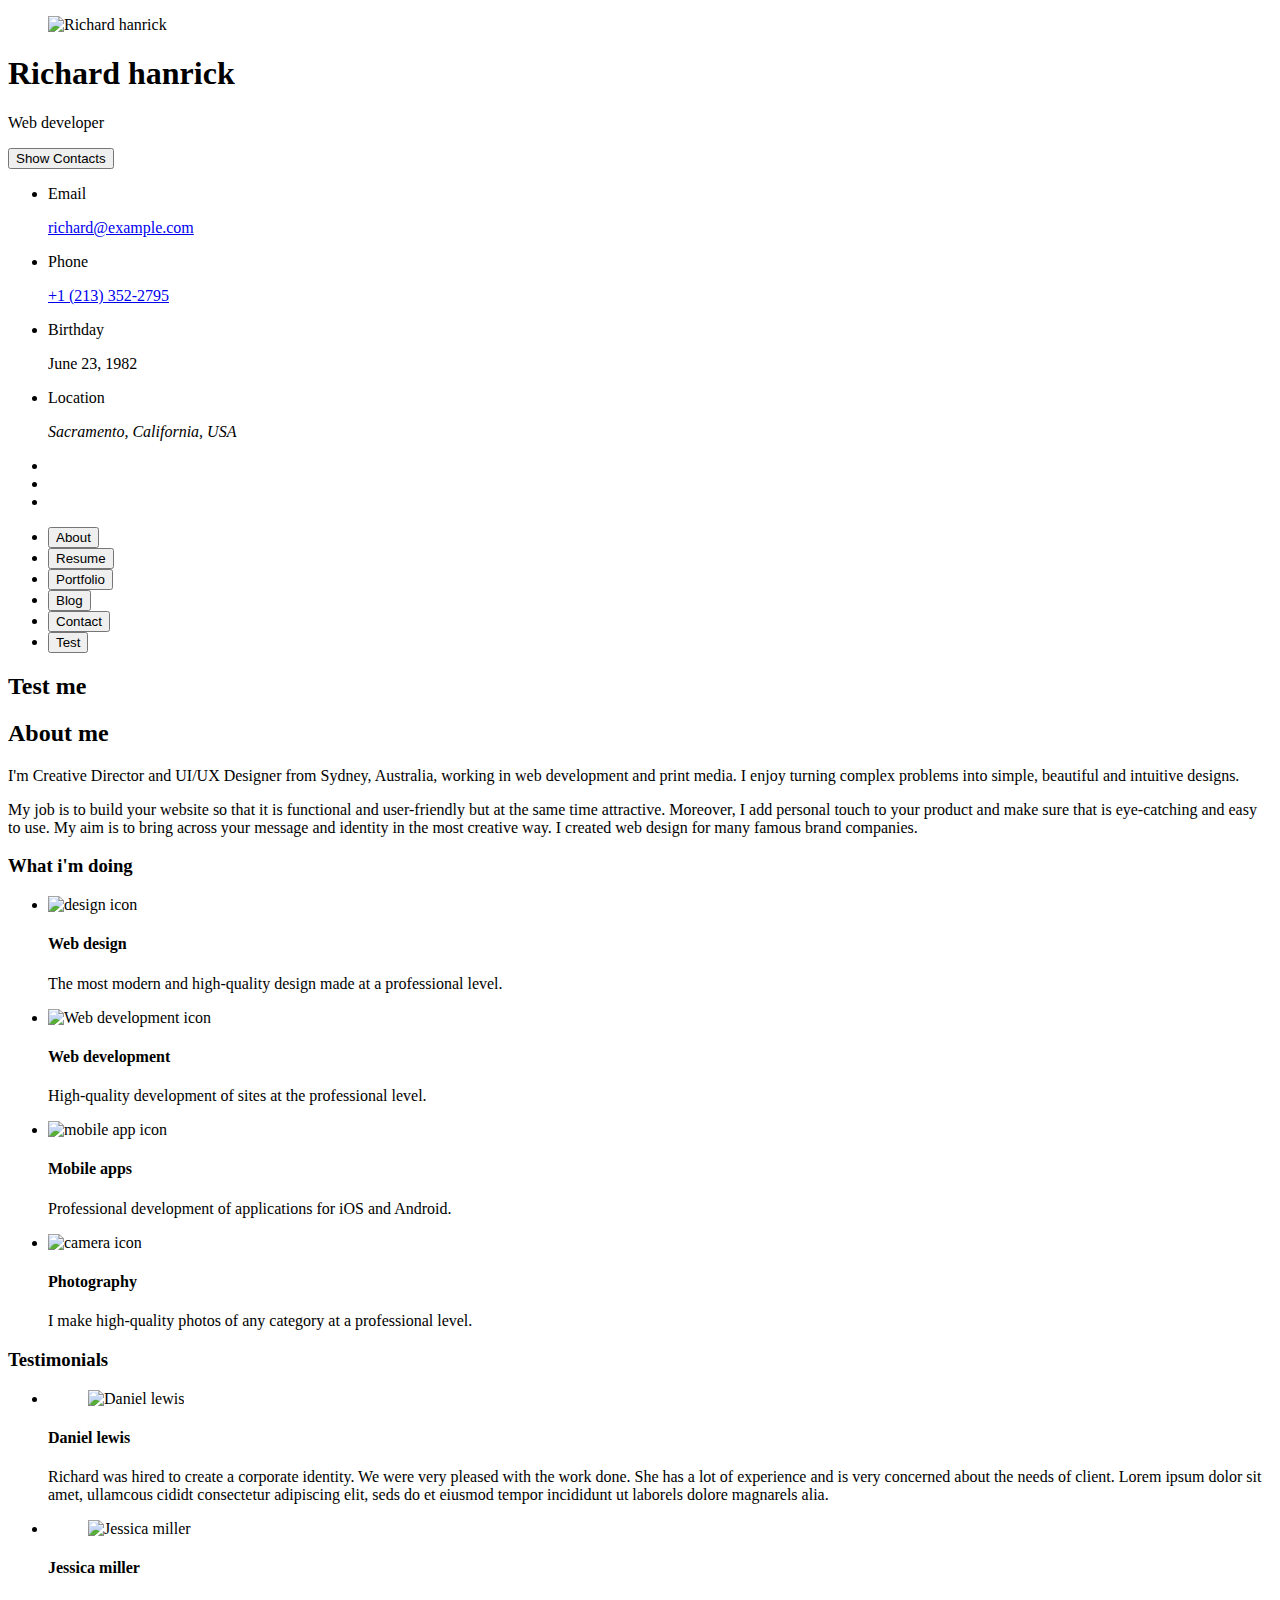
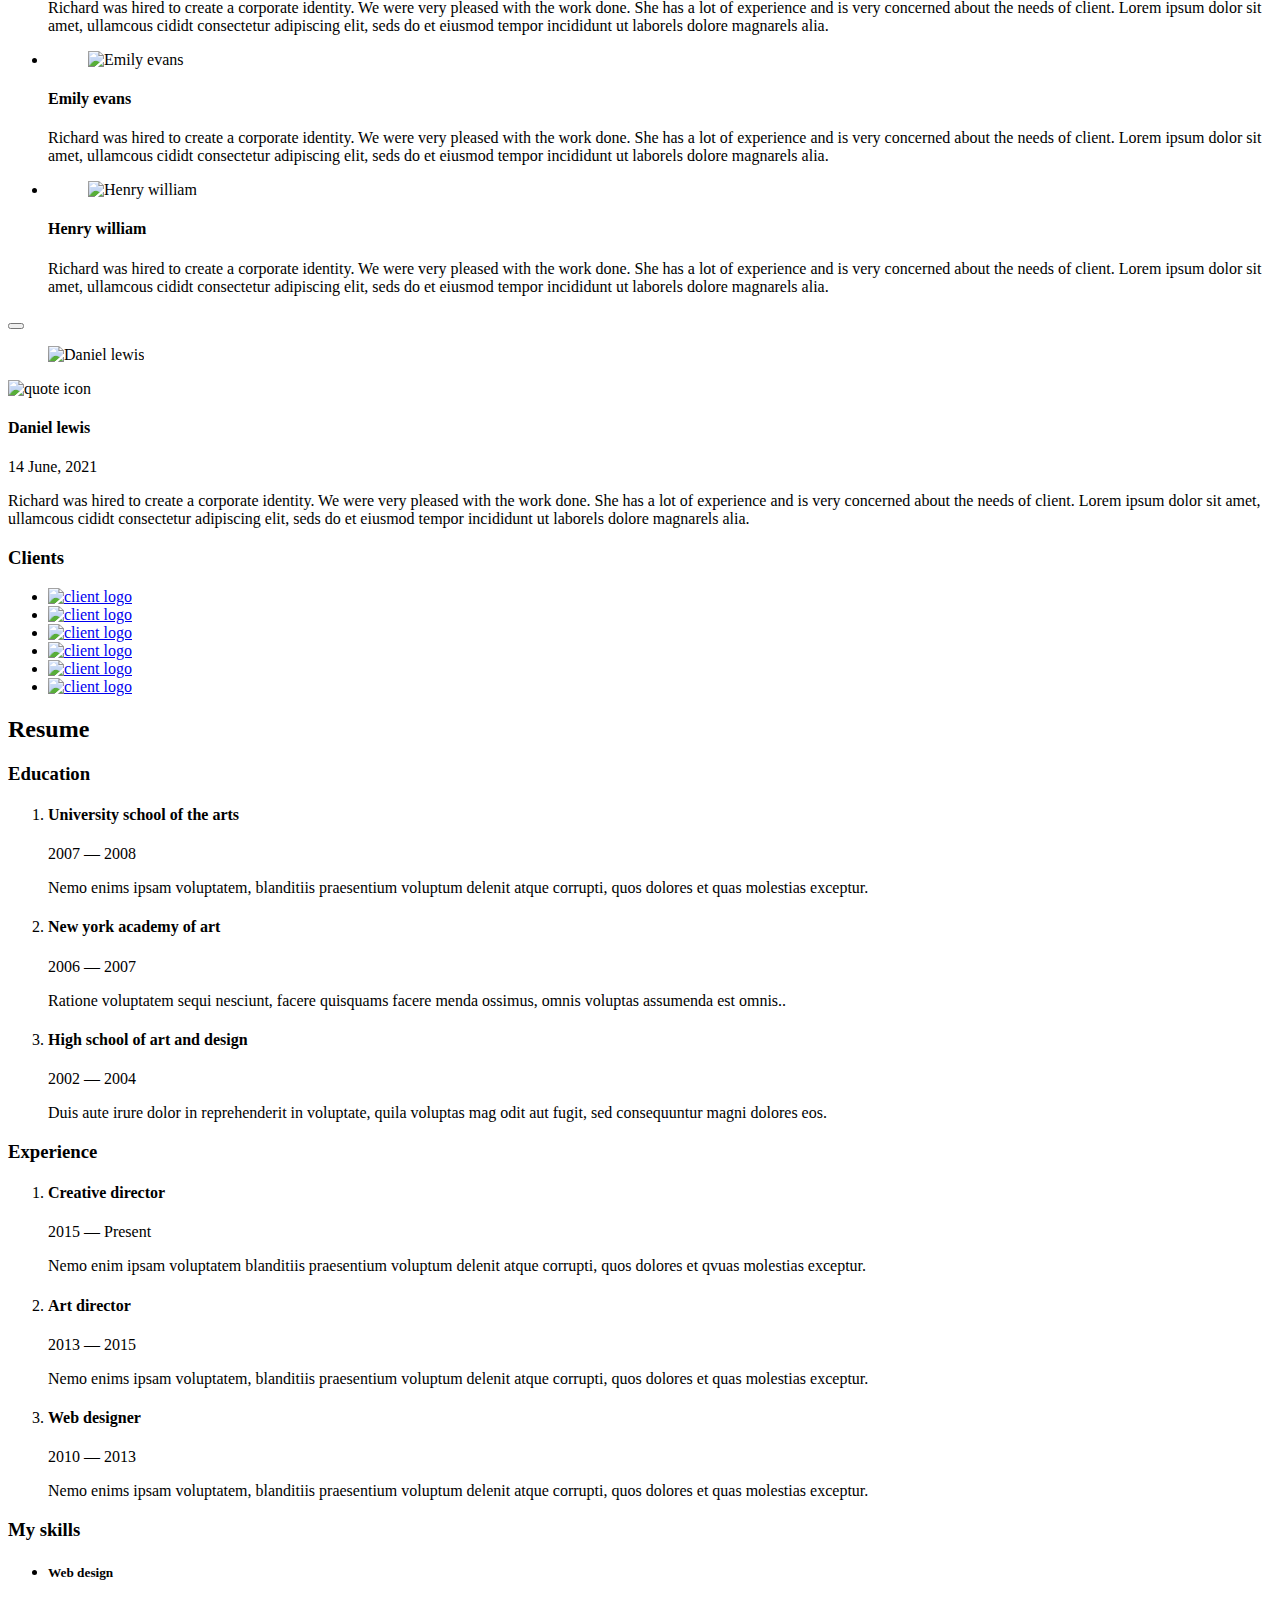
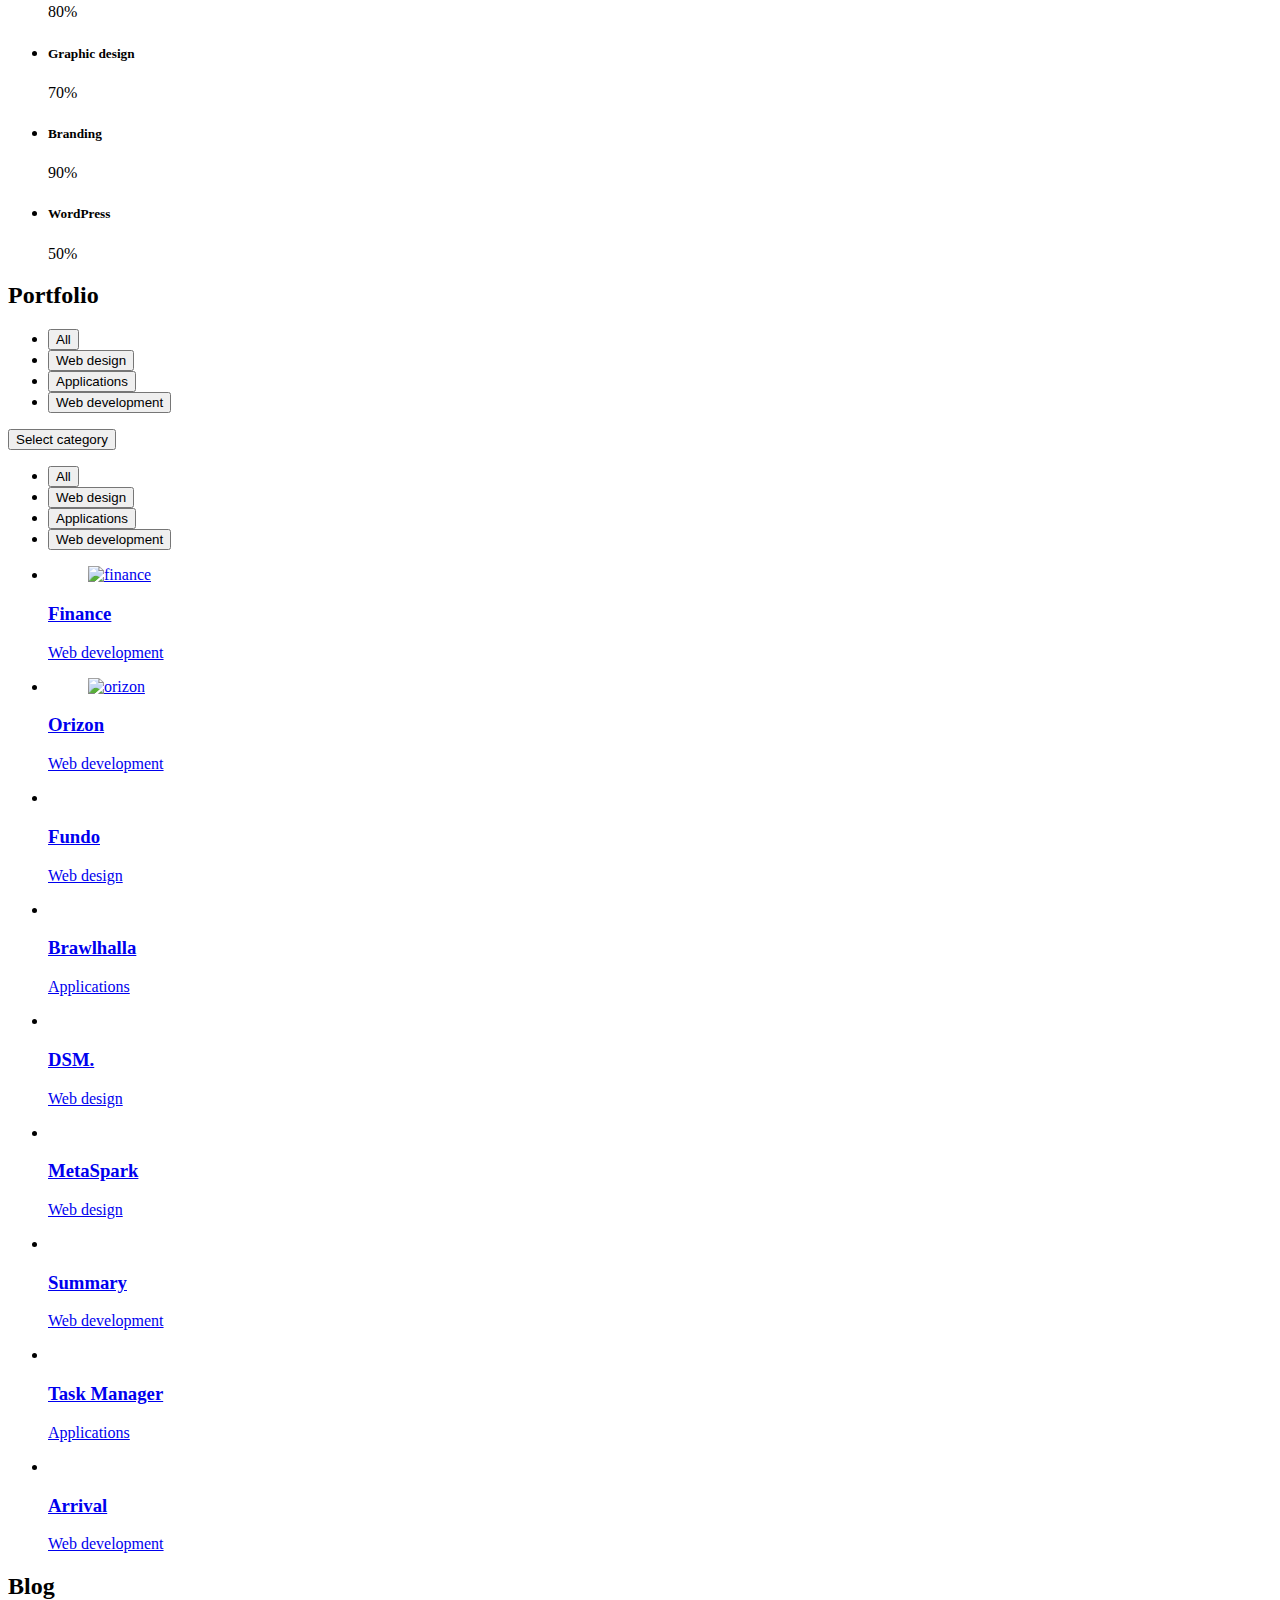
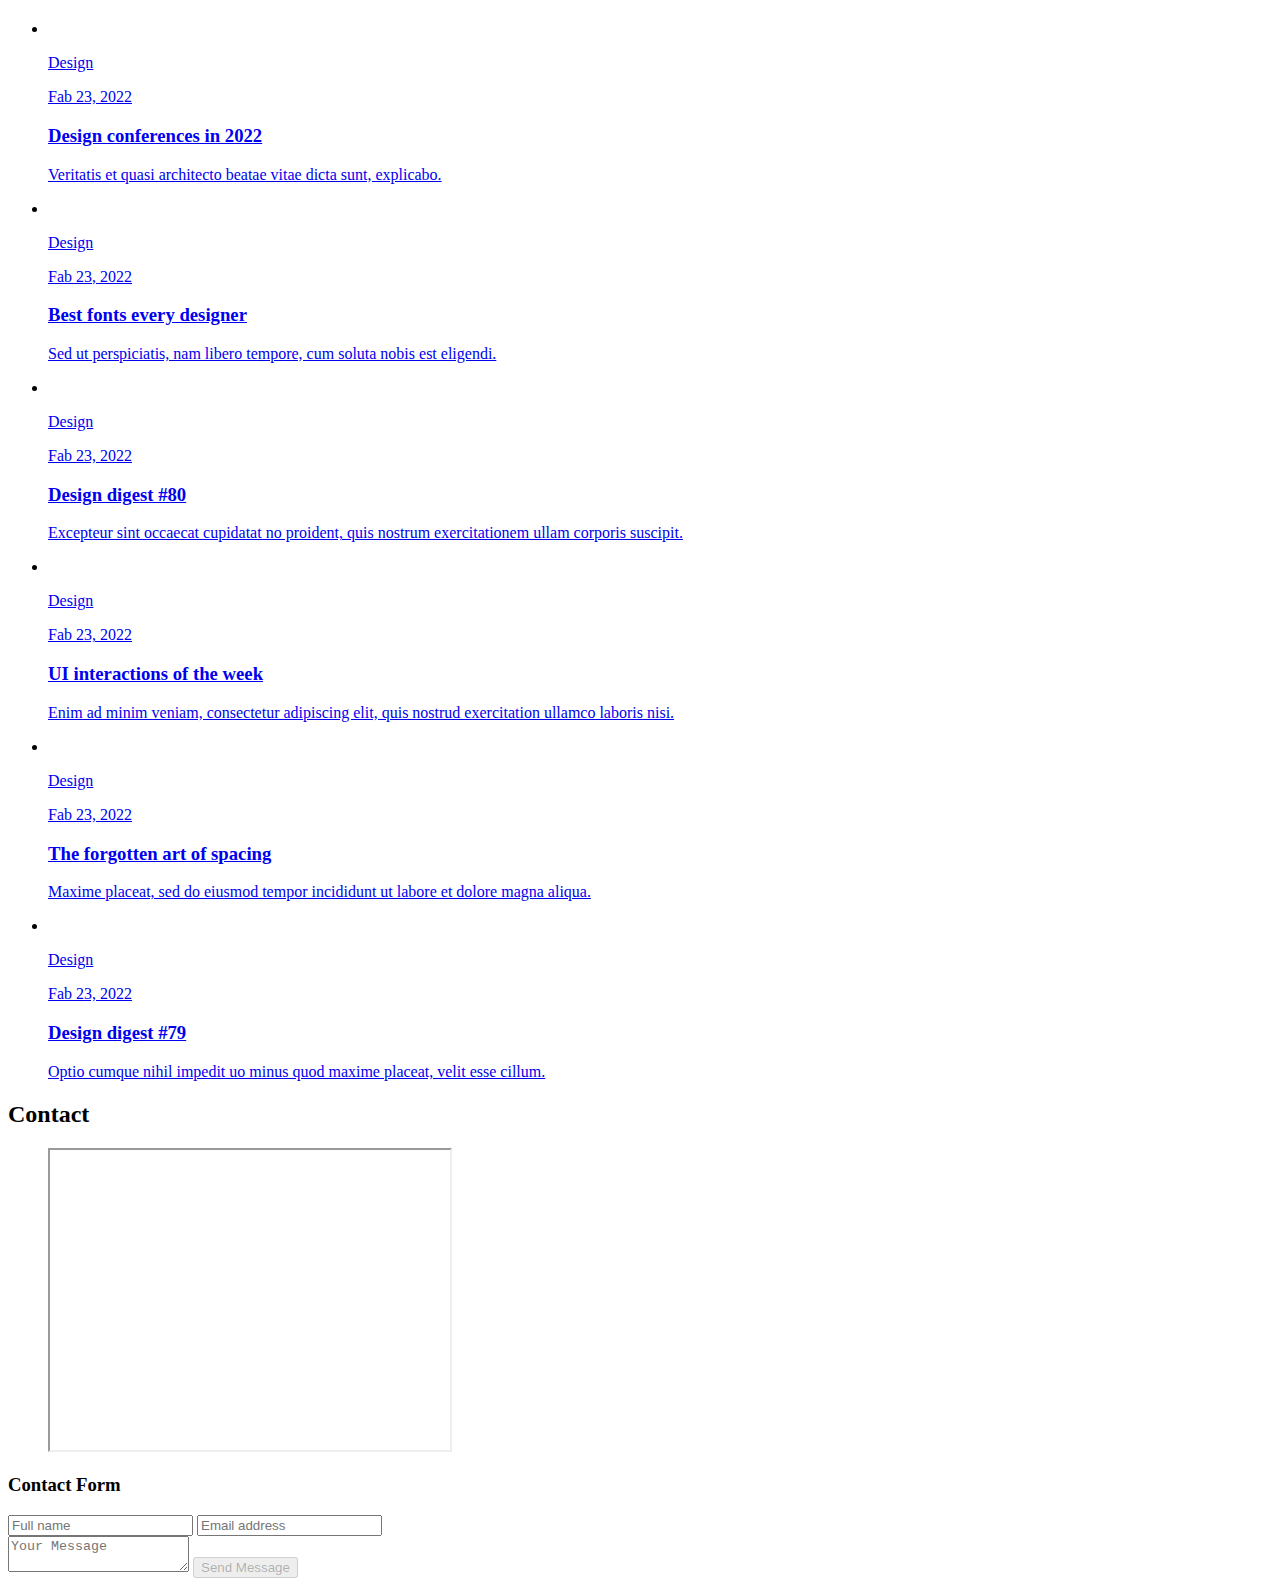
==== index.html @ a03ca187 "test" ====
<!DOCTYPE html>
<html lang="en">

<head>
  <meta charset="UTF-8">
  <meta http-equiv="X-UA-Compatible" content="IE=edge">
  <meta name="viewport" content="width=device-width, initial-scale=1.0">
  <title>vCard - Personal Portfolio</title>

  <!--
    - favicon
  -->
  <link rel="shortcut icon" href="./assets/images/logo.ico" type="image/x-icon">

  <!--
    - custom css link
  -->
  <link rel="stylesheet" href="./assets/css/style.css">

  <!--
    - google font link
  -->
  <link rel="preconnect" href="https://fonts.googleapis.com">
  <link rel="preconnect" href="https://fonts.gstatic.com" crossorigin>
  <link href="https://fonts.googleapis.com/css2?family=Poppins:wght@300;400;500;600&display=swap" rel="stylesheet">
</head>

<body>

  <!--
    - #MAIN
  -->

  <main>

    <!--
      - #SIDEBAR
    -->

    <aside class="sidebar" data-sidebar>

      <div class="sidebar-info">

        <figure class="avatar-box">
          <img src="./assets/images/my-avatar.png" alt="Richard hanrick" width="80">
        </figure>

        <div class="info-content">
          <h1 class="name" title="Richard hanrick">Richard hanrick</h1>

          <p class="title">Web developer</p>
        </div>

        <button class="info_more-btn" data-sidebar-btn>
          <span>Show Contacts</span>

          <ion-icon name="chevron-down"></ion-icon>
        </button>

      </div>

      <div class="sidebar-info_more">

        <div class="separator"></div>

        <ul class="contacts-list">

          <li class="contact-item">

            <div class="icon-box">
              <ion-icon name="mail-outline"></ion-icon>
            </div>

            <div class="contact-info">
              <p class="contact-title">Email</p>

              <a href="mailto:richard@example.com" class="contact-link">richard@example.com</a>
            </div>

          </li>

          <li class="contact-item">

            <div class="icon-box">
              <ion-icon name="phone-portrait-outline"></ion-icon>
            </div>

            <div class="contact-info">
              <p class="contact-title">Phone</p>

              <a href="tel:+12133522795" class="contact-link">+1 (213) 352-2795</a>
            </div>

          </li>

          <li class="contact-item">

            <div class="icon-box">
              <ion-icon name="calendar-outline"></ion-icon>
            </div>

            <div class="contact-info">
              <p class="contact-title">Birthday</p>

              <time datetime="1982-06-23">June 23, 1982</time>
            </div>

          </li>

          <li class="contact-item">

            <div class="icon-box">
              <ion-icon name="location-outline"></ion-icon>
            </div>

            <div class="contact-info">
              <p class="contact-title">Location</p>

              <address>Sacramento, California, USA</address>
            </div>

          </li>

        </ul>

        <div class="separator"></div>

        <ul class="social-list">

          <li class="social-item">
            <a href="#" class="social-link">
              <ion-icon name="logo-facebook"></ion-icon>
            </a>
          </li>

          <li class="social-item">
            <a href="#" class="social-link">
              <ion-icon name="logo-twitter"></ion-icon>
            </a>
          </li>

          <li class="social-item">
            <a href="#" class="social-link">
              <ion-icon name="logo-instagram"></ion-icon>
            </a>
          </li>

        </ul>

      </div>

    </aside>





    <!--
      - #main-content
    -->

    <div class="main-content">

      <!--
        - #NAVBAR
      -->

      <nav class="navbar">

        <ul class="navbar-list">

          <li class="navbar-item">
            <button class="navbar-link  active" data-nav-link>About</button>
          </li>

          <li class="navbar-item">
            <button class="navbar-link" data-nav-link>Resume</button>
          </li>

          <li class="navbar-item">
            <button class="navbar-link" data-nav-link>Portfolio</button>
          </li>

          <li class="navbar-item">
            <button class="navbar-link" data-nav-link>Blog</button>
          </li>

          <li class="navbar-item">
            <button class="navbar-link" data-nav-link>Contact</button>
          </li>

            <li>
              <button class="navbar-link" data-nav-link>Test</button>
            </li>

        </ul>

      </nav>


      <article class="test" data-page="test">

        <header>
          <h2 class="h2 article-title">Test me</h2>
        </header>
      </article>



      <!--
        - #ABOUT
      -->

      <article class="about  active" data-page="about">

        <header>
          <h2 class="h2 article-title">About me</h2>
        </header>

        <section class="about-text">
          <p>
            I'm Creative Director and UI/UX Designer from Sydney, Australia, working in web development and print media.
            I enjoy
            turning complex problems into simple, beautiful and intuitive designs.
          </p>

          <p>
            My job is to build your website so that it is functional and user-friendly but at the same time attractive.
            Moreover, I
            add personal touch to your product and make sure that is eye-catching and easy to use. My aim is to bring
            across your
            message and identity in the most creative way. I created web design for many famous brand companies.
          </p>
        </section>


        <!--
          - service
        -->

        <section class="service">

          <h3 class="h3 service-title">What i'm doing</h3>

          <ul class="service-list">

            <li class="service-item">

              <div class="service-icon-box">
                <img src="./assets/images/icon-design.svg
                " alt="design icon" width="40">
              </div>

              <div class="service-content-box">
                <h4 class="h4 service-item-title">Web design</h4>

                <p class="service-item-text">
                  The most modern and high-quality design made at a professional level.
                </p>
              </div>

            </li>

            <li class="service-item">

              <div class="service-icon-box">
                <img src="./assets/images/icon-dev.svg" alt="Web development icon" width="40">
              </div>

              <div class="service-content-box">
                <h4 class="h4 service-item-title">Web development</h4>

                <p class="service-item-text">
                  High-quality development of sites at the professional level.
                </p>
              </div>

            </li>

            <li class="service-item">

              <div class="service-icon-box">
                <img src="./assets/images/icon-app.svg" alt="mobile app icon" width="40">
              </div>

              <div class="service-content-box">
                <h4 class="h4 service-item-title">Mobile apps</h4>

                <p class="service-item-text">
                  Professional development of applications for iOS and Android.
                </p>
              </div>

            </li>

            <li class="service-item">

              <div class="service-icon-box">
                <img src="./assets/images/icon-photo.svg" alt="camera icon" width="40">
              </div>

              <div class="service-content-box">
                <h4 class="h4 service-item-title">Photography</h4>

                <p class="service-item-text">
                  I make high-quality photos of any category at a professional level.
                </p>
              </div>

            </li>

          </ul>

        </section>


        <!--
          - testimonials
        -->

        <section class="testimonials">

          <h3 class="h3 testimonials-title">Testimonials</h3>

          <ul class="testimonials-list has-scrollbar">

            <li class="testimonials-item">
              <div class="content-card" data-testimonials-item>

                <figure class="testimonials-avatar-box">
                  <img src="./assets/images/avatar-1.png" alt="Daniel lewis" width="60" data-testimonials-avatar>
                </figure>

                <h4 class="h4 testimonials-item-title" data-testimonials-title>Daniel lewis</h4>

                <div class="testimonials-text" data-testimonials-text>
                  <p>
                    Richard was hired to create a corporate identity. We were very pleased with the work done. She has a
                    lot of experience
                    and is very concerned about the needs of client. Lorem ipsum dolor sit amet, ullamcous cididt
                    consectetur adipiscing
                    elit, seds do et eiusmod tempor incididunt ut laborels dolore magnarels alia.
                  </p>
                </div>

              </div>
            </li>

            <li class="testimonials-item">
              <div class="content-card" data-testimonials-item>

                <figure class="testimonials-avatar-box">
                  <img src="./assets/images/avatar-2.png" alt="Jessica miller" width="60" data-testimonials-avatar>
                </figure>

                <h4 class="h4 testimonials-item-title" data-testimonials-title>Jessica miller</h4>

                <div class="testimonials-text" data-testimonials-text>
                  <p>
                    Richard was hired to create a corporate identity. We were very pleased with the work done. She has a
                    lot of experience
                    and is very concerned about the needs of client. Lorem ipsum dolor sit amet, ullamcous cididt
                    consectetur adipiscing
                    elit, seds do et eiusmod tempor incididunt ut laborels dolore magnarels alia.
                  </p>
                </div>

              </div>
            </li>

            <li class="testimonials-item">
              <div class="content-card" data-testimonials-item>

                <figure class="testimonials-avatar-box">
                  <img src="./assets/images/avatar-3.png" alt="Emily evans" width="60" data-testimonials-avatar>
                </figure>

                <h4 class="h4 testimonials-item-title" data-testimonials-title>Emily evans</h4>

                <div class="testimonials-text" data-testimonials-text>
                  <p>
                    Richard was hired to create a corporate identity. We were very pleased with the work done. She has a
                    lot of experience
                    and is very concerned about the needs of client. Lorem ipsum dolor sit amet, ullamcous cididt
                    consectetur adipiscing
                    elit, seds do et eiusmod tempor incididunt ut laborels dolore magnarels alia.
                  </p>
                </div>

              </div>
            </li>

            <li class="testimonials-item">
              <div class="content-card" data-testimonials-item>

                <figure class="testimonials-avatar-box">
                  <img src="./assets/images/avatar-4.png" alt="Henry william" width="60" data-testimonials-avatar>
                </figure>

                <h4 class="h4 testimonials-item-title" data-testimonials-title>Henry william</h4>

                <div class="testimonials-text" data-testimonials-text>
                  <p>
                    Richard was hired to create a corporate identity. We were very pleased with the work done. She has a
                    lot of experience
                    and is very concerned about the needs of client. Lorem ipsum dolor sit amet, ullamcous cididt
                    consectetur adipiscing
                    elit, seds do et eiusmod tempor incididunt ut laborels dolore magnarels alia.
                  </p>
                </div>

              </div>
            </li>

          </ul>

        </section>


        <!--
          - testimonials modal
        -->

        <div class="modal-container" data-modal-container>

          <div class="overlay" data-overlay></div>

          <section class="testimonials-modal">

            <button class="modal-close-btn" data-modal-close-btn>
              <ion-icon name="close-outline"></ion-icon>
            </button>

            <div class="modal-img-wrapper">
              <figure class="modal-avatar-box">
                <img src="./assets/images/avatar-1.png" alt="Daniel lewis" width="80" data-modal-img>
              </figure>

              <img src="./assets/images/icon-quote.svg" alt="quote icon">
            </div>

            <div class="modal-content">

              <h4 class="h3 modal-title" data-modal-title>Daniel lewis</h4>

              <time datetime="2021-06-14">14 June, 2021</time>

              <div data-modal-text>
                <p>
                  Richard was hired to create a corporate identity. We were very pleased with the work done. She has a
                  lot of experience
                  and is very concerned about the needs of client. Lorem ipsum dolor sit amet, ullamcous cididt
                  consectetur adipiscing
                  elit, seds do et eiusmod tempor incididunt ut laborels dolore magnarels alia.
                </p>
              </div>

            </div>

          </section>

        </div>


        <!--
          - clients
        -->

        <section class="clients">

          <h3 class="h3 clients-title">Clients</h3>

          <ul class="clients-list has-scrollbar">

            <li class="clients-item">
              <a href="#">
                <img src="./assets/images/logo-1-color.png" alt="client logo">
              </a>
            </li>

            <li class="clients-item">
              <a href="#">
                <img src="./assets/images/logo-2-color.png" alt="client logo">
              </a>
            </li>

            <li class="clients-item">
              <a href="#">
                <img src="./assets/images/logo-3-color.png" alt="client logo">
              </a>
            </li>

            <li class="clients-item">
              <a href="#">
                <img src="./assets/images/logo-4-color.png" alt="client logo">
              </a>
            </li>

            <li class="clients-item">
              <a href="#">
                <img src="./assets/images/logo-5-color.png" alt="client logo">
              </a>
            </li>

            <li class="clients-item">
              <a href="#">
                <img src="./assets/images/logo-6-color.png" alt="client logo">
              </a>
            </li>

          </ul>

        </section>

      </article>





      <!--
        - #RESUME
      -->

      <article class="resume" data-page="resume">

        <header>
          <h2 class="h2 article-title">Resume</h2>
        </header>

        <section class="timeline">

          <div class="title-wrapper">
            <div class="icon-box">
              <ion-icon name="book-outline"></ion-icon>
            </div>

            <h3 class="h3">Education</h3>
          </div>

          <ol class="timeline-list">

            <li class="timeline-item">

              <h4 class="h4 timeline-item-title">University school of the arts</h4>

              <span>2007 — 2008</span>

              <p class="timeline-text">
                Nemo enims ipsam voluptatem, blanditiis praesentium voluptum delenit atque corrupti, quos dolores et
                quas molestias
                exceptur.
              </p>

            </li>

            <li class="timeline-item">

              <h4 class="h4 timeline-item-title">New york academy of art</h4>

              <span>2006 — 2007</span>

              <p class="timeline-text">
                Ratione voluptatem sequi nesciunt, facere quisquams facere menda ossimus, omnis voluptas assumenda est
                omnis..
              </p>

            </li>

            <li class="timeline-item">

              <h4 class="h4 timeline-item-title">High school of art and design</h4>

              <span>2002 — 2004</span>

              <p class="timeline-text">
                Duis aute irure dolor in reprehenderit in voluptate, quila voluptas mag odit aut fugit, sed consequuntur
                magni dolores
                eos.
              </p>

            </li>

          </ol>

        </section>

        <section class="timeline">

          <div class="title-wrapper">
            <div class="icon-box">
              <ion-icon name="book-outline"></ion-icon>
            </div>

            <h3 class="h3">Experience</h3>
          </div>

          <ol class="timeline-list">

            <li class="timeline-item">

              <h4 class="h4 timeline-item-title">Creative director</h4>

              <span>2015 — Present</span>

              <p class="timeline-text">
                Nemo enim ipsam voluptatem blanditiis praesentium voluptum delenit atque corrupti, quos dolores et qvuas
                molestias
                exceptur.
              </p>

            </li>

            <li class="timeline-item">

              <h4 class="h4 timeline-item-title">Art director</h4>

              <span>2013 — 2015</span>

              <p class="timeline-text">
                Nemo enims ipsam voluptatem, blanditiis praesentium voluptum delenit atque corrupti, quos dolores et
                quas molestias
                exceptur.
              </p>

            </li>

            <li class="timeline-item">

              <h4 class="h4 timeline-item-title">Web designer</h4>

              <span>2010 — 2013</span>

              <p class="timeline-text">
                Nemo enims ipsam voluptatem, blanditiis praesentium voluptum delenit atque corrupti, quos dolores et
                quas molestias
                exceptur.
              </p>

            </li>

          </ol>

        </section>

        <section class="skill">

          <h3 class="h3 skills-title">My skills</h3>

          <ul class="skills-list content-card">

            <li class="skills-item">

              <div class="title-wrapper">
                <h5 class="h5">Web design</h5>
                <data value="80">80%</data>
              </div>

              <div class="skill-progress-bg">
                <div class="skill-progress-fill" style="width: 80%;"></div>
              </div>

            </li>

            <li class="skills-item">

              <div class="title-wrapper">
                <h5 class="h5">Graphic design</h5>
                <data value="70">70%</data>
              </div>

              <div class="skill-progress-bg">
                <div class="skill-progress-fill" style="width: 70%;"></div>
              </div>

            </li>

            <li class="skills-item">

              <div class="title-wrapper">
                <h5 class="h5">Branding</h5>
                <data value="90">90%</data>
              </div>

              <div class="skill-progress-bg">
                <div class="skill-progress-fill" style="width: 90%;"></div>
              </div>

            </li>

            <li class="skills-item">

              <div class="title-wrapper">
                <h5 class="h5">WordPress</h5>
                <data value="50">50%</data>
              </div>

              <div class="skill-progress-bg">
                <div class="skill-progress-fill" style="width: 50%;"></div>
              </div>

            </li>

          </ul>

        </section>

      </article>





      <!--
        - #PORTFOLIO
      -->

      <article class="portfolio" data-page="portfolio">

        <header>
          <h2 class="h2 article-title">Portfolio</h2>
        </header>

        <section class="projects">

          <ul class="filter-list">

            <li class="filter-item">
              <button class="active" data-filter-btn>All</button>
            </li>

            <li class="filter-item">
              <button data-filter-btn>Web design</button>
            </li>

            <li class="filter-item">
              <button data-filter-btn>Applications</button>
            </li>

            <li class="filter-item">
              <button data-filter-btn>Web development</button>
            </li>

          </ul>

          <div class="filter-select-box">

            <button class="filter-select" data-select>

              <div class="select-value" data-selecct-value>Select category</div>

              <div class="select-icon">
                <ion-icon name="chevron-down"></ion-icon>
              </div>

            </button>

            <ul class="select-list">

              <li class="select-item">
                <button data-select-item>All</button>
              </li>

              <li class="select-item">
                <button data-select-item>Web design</button>
              </li>

              <li class="select-item">
                <button data-select-item>Applications</button>
              </li>

              <li class="select-item">
                <button data-select-item>Web development</button>
              </li>

            </ul>

          </div>

          <ul class="project-list">

            <li class="project-item  active" data-filter-item data-category="web development">
              <a href="#">

                <figure class="project-img">
                  <div class="project-item-icon-box">
                    <ion-icon name="eye-outline"></ion-icon>
                  </div>

                  <img src="./assets/images/project-1.jpg" alt="finance" loading="lazy">
                </figure>

                <h3 class="project-title">Finance</h3>

                <p class="project-category">Web development</p>

              </a>
            </li>

            <li class="project-item  active" data-filter-item data-category="web development">
              <a href="#">

                <figure class="project-img">
                  <div class="project-item-icon-box">
                    <ion-icon name="eye-outline"></ion-icon>
                  </div>

                  <img src="./assets/images/project-2.png" alt="orizon" loading="lazy">
                </figure>

                <h3 class="project-title">Orizon</h3>

                <p class="project-category">Web development</p>

              </a>
            </li>

            <li class="project-item  active" data-filter-item data-category="web design">
              <a href="#">

                <figure class="project-img">
                  <div class="project-item-icon-box">
                    <ion-icon name="eye-outline"></ion-icon>
                  </div>

                  <img src="./assets/images/project-3.jpg" alt="fundo" loading="lazy">
                </figure>

                <h3 class="project-title">Fundo</h3>

                <p class="project-category">Web design</p>

              </a>
            </li>

            <li class="project-item  active" data-filter-item data-category="applications">
              <a href="#">

                <figure class="project-img">
                  <div class="project-item-icon-box">
                    <ion-icon name="eye-outline"></ion-icon>
                  </div>

                  <img src="./assets/images/project-4.png" alt="brawlhalla" loading="lazy">
                </figure>

                <h3 class="project-title">Brawlhalla</h3>

                <p class="project-category">Applications</p>

              </a>
            </li>

            <li class="project-item  active" data-filter-item data-category="web design">
              <a href="#">

                <figure class="project-img">
                  <div class="project-item-icon-box">
                    <ion-icon name="eye-outline"></ion-icon>
                  </div>

                  <img src="./assets/images/project-5.png" alt="dsm." loading="lazy">
                </figure>

                <h3 class="project-title">DSM.</h3>

                <p class="project-category">Web design</p>

              </a>
            </li>

            <li class="project-item  active" data-filter-item data-category="web design">
              <a href="#">

                <figure class="project-img">
                  <div class="project-item-icon-box">
                    <ion-icon name="eye-outline"></ion-icon>
                  </div>

                  <img src="./assets/images/project-6.png" alt="metaspark" loading="lazy">
                </figure>

                <h3 class="project-title">MetaSpark</h3>

                <p class="project-category">Web design</p>

              </a>
            </li>

            <li class="project-item  active" data-filter-item data-category="web development">
              <a href="#">

                <figure class="project-img">
                  <div class="project-item-icon-box">
                    <ion-icon name="eye-outline"></ion-icon>
                  </div>

                  <img src="./assets/images/project-7.png" alt="summary" loading="lazy">
                </figure>

                <h3 class="project-title">Summary</h3>

                <p class="project-category">Web development</p>

              </a>
            </li>

            <li class="project-item  active" data-filter-item data-category="applications">
              <a href="#">

                <figure class="project-img">
                  <div class="project-item-icon-box">
                    <ion-icon name="eye-outline"></ion-icon>
                  </div>

                  <img src="./assets/images/project-8.jpg" alt="task manager" loading="lazy">
                </figure>

                <h3 class="project-title">Task Manager</h3>

                <p class="project-category">Applications</p>

              </a>
            </li>

            <li class="project-item  active" data-filter-item data-category="web development">
              <a href="#">

                <figure class="project-img">
                  <div class="project-item-icon-box">
                    <ion-icon name="eye-outline"></ion-icon>
                  </div>

                  <img src="./assets/images/project-9.png" alt="arrival" loading="lazy">
                </figure>

                <h3 class="project-title">Arrival</h3>

                <p class="project-category">Web development</p>

              </a>
            </li>

          </ul>

        </section>

      </article>





      <!--
        - #BLOG
      -->

      <article class="blog" data-page="blog">

        <header>
          <h2 class="h2 article-title">Blog</h2>
        </header>

        <section class="blog-posts">

          <ul class="blog-posts-list">

            <li class="blog-post-item">
              <a href="#">

                <figure class="blog-banner-box">
                  <img src="./assets/images/blog-1.jpg" alt="Design conferences in 2022" loading="lazy">
                </figure>

                <div class="blog-content">

                  <div class="blog-meta">
                    <p class="blog-category">Design</p>

                    <span class="dot"></span>

                    <time datetime="2022-02-23">Fab 23, 2022</time>
                  </div>

                  <h3 class="h3 blog-item-title">Design conferences in 2022</h3>

                  <p class="blog-text">
                    Veritatis et quasi architecto beatae vitae dicta sunt, explicabo.
                  </p>

                </div>

              </a>
            </li>

            <li class="blog-post-item">
              <a href="#">

                <figure class="blog-banner-box">
                  <img src="./assets/images/blog-2.jpg" alt="Best fonts every designer" loading="lazy">
                </figure>

                <div class="blog-content">

                  <div class="blog-meta">
                    <p class="blog-category">Design</p>

                    <span class="dot"></span>

                    <time datetime="2022-02-23">Fab 23, 2022</time>
                  </div>

                  <h3 class="h3 blog-item-title">Best fonts every designer</h3>

                  <p class="blog-text">
                    Sed ut perspiciatis, nam libero tempore, cum soluta nobis est eligendi.
                  </p>

                </div>

              </a>
            </li>

            <li class="blog-post-item">
              <a href="#">

                <figure class="blog-banner-box">
                  <img src="./assets/images/blog-3.jpg" alt="Design digest #80" loading="lazy">
                </figure>

                <div class="blog-content">

                  <div class="blog-meta">
                    <p class="blog-category">Design</p>

                    <span class="dot"></span>

                    <time datetime="2022-02-23">Fab 23, 2022</time>
                  </div>

                  <h3 class="h3 blog-item-title">Design digest #80</h3>

                  <p class="blog-text">
                    Excepteur sint occaecat cupidatat no proident, quis nostrum exercitationem ullam corporis suscipit.
                  </p>

                </div>

              </a>
            </li>

            <li class="blog-post-item">
              <a href="#">

                <figure class="blog-banner-box">
                  <img src="./assets/images/blog-4.jpg" alt="UI interactions of the week" loading="lazy">
                </figure>

                <div class="blog-content">

                  <div class="blog-meta">
                    <p class="blog-category">Design</p>

                    <span class="dot"></span>

                    <time datetime="2022-02-23">Fab 23, 2022</time>
                  </div>

                  <h3 class="h3 blog-item-title">UI interactions of the week</h3>

                  <p class="blog-text">
                    Enim ad minim veniam, consectetur adipiscing elit, quis nostrud exercitation ullamco laboris nisi.
                  </p>

                </div>

              </a>
            </li>

            <li class="blog-post-item">
              <a href="#">

                <figure class="blog-banner-box">
                  <img src="./assets/images/blog-5.jpg" alt="The forgotten art of spacing" loading="lazy">
                </figure>

                <div class="blog-content">

                  <div class="blog-meta">
                    <p class="blog-category">Design</p>

                    <span class="dot"></span>

                    <time datetime="2022-02-23">Fab 23, 2022</time>
                  </div>

                  <h3 class="h3 blog-item-title">The forgotten art of spacing</h3>

                  <p class="blog-text">
                    Maxime placeat, sed do eiusmod tempor incididunt ut labore et dolore magna aliqua.
                  </p>

                </div>

              </a>
            </li>

            <li class="blog-post-item">
              <a href="#">

                <figure class="blog-banner-box">
                  <img src="./assets/images/blog-6.jpg" alt="Design digest #79" loading="lazy">
                </figure>

                <div class="blog-content">

                  <div class="blog-meta">
                    <p class="blog-category">Design</p>

                    <span class="dot"></span>

                    <time datetime="2022-02-23">Fab 23, 2022</time>
                  </div>

                  <h3 class="h3 blog-item-title">Design digest #79</h3>

                  <p class="blog-text">
                    Optio cumque nihil impedit uo minus quod maxime placeat, velit esse cillum.
                  </p>

                </div>

              </a>
            </li>

          </ul>

        </section>

      </article>





      <!--
        - #CONTACT
      -->

      <article class="contact" data-page="contact">

        <header>
          <h2 class="h2 article-title">Contact</h2>
        </header>

        <section class="mapbox" data-mapbox>
          <figure>
            <iframe
              src="https://www.google.com/maps/embed?pb=!1m18!1m12!1m3!1d199666.5651251294!2d-121.58334177520186!3d38.56165006739519!2m3!1f0!2f0!3f0!3m2!1i1024!2i768!4f13.1!3m3!1m2!1s0x809ac672b28397f9%3A0x921f6aaa74197fdb!2sSacramento%2C%20CA%2C%20USA!5e0!3m2!1sen!2sbd!4v1647608789441!5m2!1sen!2sbd"
              width="400" height="300" loading="lazy"></iframe>
          </figure>
        </section>

        <section class="contact-form">

          <h3 class="h3 form-title">Contact Form</h3>

          <form action="#" class="form" data-form>

            <div class="input-wrapper">
              <input type="text" name="fullname" class="form-input" placeholder="Full name" required data-form-input>

              <input type="email" name="email" class="form-input" placeholder="Email address" required data-form-input>
            </div>

            <textarea name="message" class="form-input" placeholder="Your Message" required data-form-input></textarea>

            <button class="form-btn" type="submit" disabled data-form-btn>
              <ion-icon name="paper-plane"></ion-icon>
              <span>Send Message</span>
            </button>

          </form>

        </section>

      </article>

    </div>

  </main>






  <!--
    - custom js link
  -->
  <script src="./assets/js/script.js"></script>

  <!--
    - ionicon link
  -->
  <script type="module" src="https://unpkg.com/ionicons@5.5.2/dist/ionicons/ionicons.esm.js"></script>
  <script nomodule src="https://unpkg.com/ionicons@5.5.2/dist/ionicons/ionicons.js"></script>

</body>

</html>
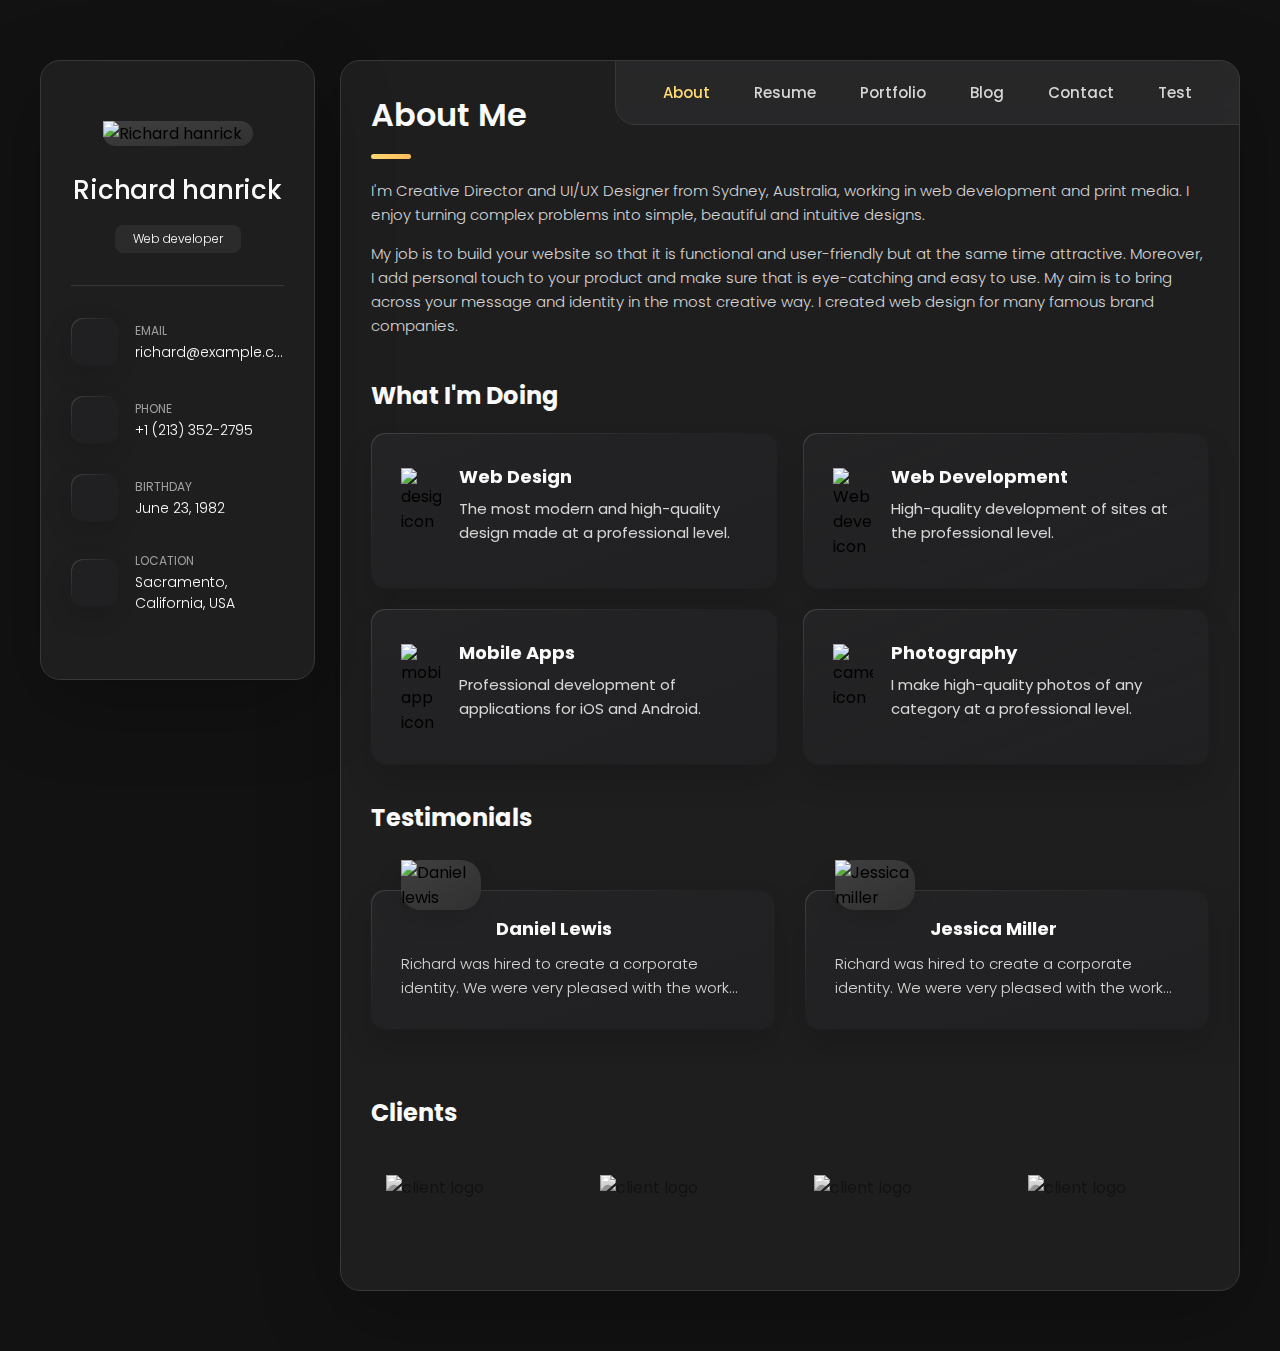
==== commit ca55437f: "test" ====
--- a/index.html
+++ b/index.html
@@ -189,21 +189,13 @@
             <button class="navbar-link" data-nav-link>Contact</button>
           </li>
 
-            <li>
+            <li class="navbar-item">
               <button class="navbar-link" data-nav-link>Test</button>
             </li>
 
         </ul>
 
       </nav>
-
-
-      <article class="test" data-page="test">
-
-        <header>
-          <h2 class="h2 article-title">Test me</h2>
-        </header>
-      </article>
 
 
 
@@ -966,7 +958,7 @@
           <ul class="blog-posts-list">
 
             <li class="blog-post-item">
-              <a href="#">
+              <a href="test.html" id="blog-post-1">
 
                 <figure class="blog-banner-box">
                   <img src="./assets/images/blog-1.jpg" alt="Design conferences in 2022" loading="lazy">
@@ -1186,6 +1178,13 @@
 
       </article>
 
+      <article class="test" data-page="test">
+
+        <header>
+          <h2 class="h2 article-title">Test me</h2>
+        </header>
+      </article>
+
     </div>
 
   </main>
--- a/assets/css/style.css
+++ b/assets/css/style.css
@@ -0,0 +1,1919 @@
+/*-----------------------------------*\
+  #style.css
+\*-----------------------------------*/
+
+
+/**
+ * copyright 2022 @codewithsadee
+ */
+
+
+
+
+
+/*-----------------------------------*\
+  #CUSTOM PROPERTY
+\*-----------------------------------*/
+
+:root {
+
+  /**
+   * colors
+   */
+
+  /* gradient */
+
+  --bg-gradient-onyx: linear-gradient(
+    to bottom right, 
+    hsl(240, 1%, 25%) 3%, 
+    hsl(0, 0%, 19%) 97%
+  );
+  --bg-gradient-jet: linear-gradient(
+    to bottom right, 
+    hsla(240, 1%, 18%, 0.251) 0%, 
+    hsla(240, 2%, 11%, 0) 100%
+  ), hsl(240, 2%, 13%);
+  --bg-gradient-yellow-1: linear-gradient(
+    to bottom right, 
+    hsl(45, 100%, 71%) 0%, 
+    hsla(36, 100%, 69%, 0) 50%
+  );
+  --bg-gradient-yellow-2: linear-gradient(
+    135deg, 
+    hsla(45, 100%, 71%, 0.251) 0%, 
+    hsla(35, 100%, 68%, 0) 59.86%
+  ), hsl(240, 2%, 13%);
+  --border-gradient-onyx: linear-gradient(
+    to bottom right, 
+    hsl(0, 0%, 25%) 0%, 
+    hsla(0, 0%, 25%, 0) 50%
+  );
+  --text-gradient-yellow: linear-gradient(
+    to right, 
+    hsl(45, 100%, 72%), 
+    hsl(35, 100%, 68%)
+  );
+
+  /* solid */
+
+  --jet: hsl(0, 0%, 22%);
+  --onyx: hsl(240, 1%, 17%);
+  --eerie-black-1: hsl(240, 2%, 13%);
+  --eerie-black-2: hsl(240, 2%, 12%);
+  --smoky-black: hsl(0, 0%, 7%);
+  --white-1: hsl(0, 0%, 100%);
+  --white-2: hsl(0, 0%, 98%);
+  --orange-yellow-crayola: hsl(45, 100%, 72%);
+  --vegas-gold: hsl(45, 54%, 58%);
+  --light-gray: hsl(0, 0%, 84%);
+  --light-gray-70: hsla(0, 0%, 84%, 0.7);
+  --bittersweet-shimmer: hsl(0, 43%, 51%);
+
+  /**
+   * typography
+   */
+
+  /* font-family */
+  --ff-poppins: 'Poppins', sans-serif;
+
+  /* font-size */
+  --fs-1: 24px;
+  --fs-2: 18px;
+  --fs-3: 17px;
+  --fs-4: 16px;
+  --fs-5: 15px;
+  --fs-6: 14px;
+  --fs-7: 13px;
+  --fs-8: 11px;
+
+  /* font-weight */
+  --fw-300: 300;
+  --fw-400: 400;
+  --fw-500: 500;
+  --fw-600: 600;
+
+  /**
+   * shadow
+   */
+  
+  --shadow-1: -4px 8px 24px hsla(0, 0%, 0%, 0.25);
+  --shadow-2: 0 16px 30px hsla(0, 0%, 0%, 0.25);
+  --shadow-3: 0 16px 40px hsla(0, 0%, 0%, 0.25);
+  --shadow-4: 0 25px 50px hsla(0, 0%, 0%, 0.15);
+  --shadow-5: 0 24px 80px hsla(0, 0%, 0%, 0.25);
+
+  /**
+   * transition
+   */
+
+  --transition-1: 0.25s ease;
+  --transition-2: 0.5s ease-in-out;
+
+}
+
+
+
+
+
+/*-----------------------------------*\
+  #RESET
+\*-----------------------------------*/
+
+*, *::before, *::after {
+  margin: 0;
+  padding: 0;
+  box-sizing: border-box;
+}
+
+a { text-decoration: none; }
+
+li { list-style: none; }
+
+img, ion-icon, a, button, time, span { display: block; }
+
+button {
+  font: inherit;
+  background: none;
+  border: none;
+  text-align: left;
+  cursor: pointer;
+}
+
+input, textarea {
+  display: block;
+  width: 100%;
+  background: none;
+  font: inherit;
+}
+
+::selection {
+  background: var(--orange-yellow-crayola);
+  color: var(--smoky-black);
+}
+
+:focus { outline-color: var(--orange-yellow-crayola); }
+
+html { font-family: var(--ff-poppins); }
+
+body { background: var(--smoky-black); }
+
+
+
+
+
+/*-----------------------------------*\
+  #REUSED STYLE
+\*-----------------------------------*/
+
+.sidebar,
+article {
+  background: var(--eerie-black-2);
+  border: 1px solid var(--jet);
+  border-radius: 20px;
+  padding: 15px;
+  box-shadow: var(--shadow-1);
+  z-index: 1;
+}
+
+.separator {
+  width: 100%;
+  height: 1px;
+  background: var(--jet);
+  margin: 16px 0;
+}
+
+.icon-box {
+  position: relative;
+  background: var(--border-gradient-onyx);
+  width: 30px;
+  height: 30px;
+  border-radius: 8px;
+  display: flex;
+  justify-content: center;
+  align-items: center;
+  font-size: 16px;
+  color: var(--orange-yellow-crayola);
+  box-shadow: var(--shadow-1);
+  z-index: 1;
+}
+
+.icon-box::before {
+  content: "";
+  position: absolute;
+  inset: 1px;
+  background: var(--eerie-black-1);
+  border-radius: inherit;
+  z-index: -1;
+}
+
+.icon-box ion-icon { --ionicon-stroke-width: 35px; }
+
+article { display: none; }
+
+article.active {
+  display: block;
+  animation: fade 0.5s ease backwards;
+}
+
+@keyframes fade {
+  0% { opacity: 0; }
+  100% { opacity: 1; }
+}
+
+.h2,
+.h3,
+.h4,
+.h5 {
+  color: var(--white-2);
+  text-transform: capitalize;
+}
+
+.h2 { font-size: var(--fs-1); }
+
+.h3 { font-size: var(--fs-2); }
+
+.h4 { font-size: var(--fs-4); }
+
+.h5 {
+  font-size: var(--fs-7);
+  font-weight: var(--fw-500);
+}
+
+.article-title {
+  position: relative;
+  padding-bottom: 7px;
+}
+
+.article-title::after {
+  content: "";
+  position: absolute;
+  bottom: 0;
+  left: 0;
+  width: 30px;
+  height: 3px;
+  background: var(--text-gradient-yellow);
+  border-radius: 3px;
+}
+
+.has-scrollbar::-webkit-scrollbar {
+  width: 5px; /* for vertical scrollbar */
+  height: 5px; /* for horizontal scrollbar */
+}
+
+.has-scrollbar::-webkit-scrollbar-track {
+  background: var(--onyx);
+  border-radius: 5px;
+}
+
+.has-scrollbar::-webkit-scrollbar-thumb {
+  background: var(--orange-yellow-crayola);
+  border-radius: 5px;
+}
+
+.has-scrollbar::-webkit-scrollbar-button { width: 20px; }
+
+.content-card {
+  position: relative;
+  background: var(--border-gradient-onyx);
+  padding: 15px;
+  padding-top: 45px;
+  border-radius: 14px;
+  box-shadow: var(--shadow-2);
+  cursor: pointer;
+  z-index: 1;
+}
+
+.content-card::before {
+  content: "";
+  position: absolute;
+  inset: 1px;
+  background: var(--bg-gradient-jet);
+  border-radius: inherit;
+  z-index: -1;
+}
+
+
+
+
+
+/*-----------------------------------*\
+  #MAIN
+\*-----------------------------------*/
+
+main {
+  margin: 15px 12px;
+  margin-bottom: 75px;
+  min-width: 259px;
+}
+
+
+
+
+
+/*-----------------------------------*\
+  #SIDEBAR
+\*-----------------------------------*/
+
+.sidebar {
+  margin-bottom: 15px;
+  max-height: 112px;
+  overflow: hidden;
+  transition: var(--transition-2);
+}
+
+.sidebar.active { max-height: 405px; }
+
+.sidebar-info {
+  position: relative;
+  display: flex;
+  justify-content: flex-start;
+  align-items: center;
+  gap: 15px;
+}
+
+.avatar-box {
+  background: var(--bg-gradient-onyx);
+  border-radius: 20px;
+}
+
+.info-content .name {
+  color: var(--white-2);
+  font-size: var(--fs-3);
+  font-weight: var(--fw-500);
+  letter-spacing: -0.25px;
+  margin-bottom: 10px;
+}
+
+.info-content .title {
+  color: var(--white-1);
+  background: var(--onyx);
+  font-size: var(--fs-8);
+  font-weight: var(--fw-300);
+  width: max-content;
+  padding: 3px 12px;
+  border-radius: 8px;
+}
+
+.info_more-btn {
+  position: absolute;
+  top: -15px;
+  right: -15px;
+  border-radius: 0 15px;
+  font-size: 13px;
+  color: var(--orange-yellow-crayola);
+  background: var(--border-gradient-onyx);
+  padding: 10px;
+  box-shadow: var(--shadow-2);
+  transition: var(--transition-1);
+  z-index: 1;
+}
+
+.info_more-btn::before {
+  content: "";
+  position: absolute;
+  inset: 1px;
+  border-radius: inherit;
+  background: var(--bg-gradient-jet);
+  transition: var(--transition-1);
+  z-index: -1;
+}
+
+.info_more-btn:hover,
+.info_more-btn:focus { background: var(--bg-gradient-yellow-1); }
+
+.info_more-btn:hover::before,
+.info_more-btn:focus::before { background: var(--bg-gradient-yellow-2); }
+
+.info_more-btn span { display: none; }
+
+.sidebar-info_more {
+  opacity: 0;
+  visibility: hidden;
+  transition: var(--transition-2);
+}
+
+.sidebar.active .sidebar-info_more {
+  opacity: 1;
+  visibility: visible;
+}
+
+.contacts-list {
+  display: grid;
+  grid-template-columns: 1fr;
+  gap: 16px;
+}
+
+.contact-item {
+  min-width: 100%;
+  display: flex;
+  align-items: center;
+  gap: 16px;
+}
+
+.contact-info {
+  max-width: calc(100% - 46px);
+  width: calc(100% - 46px);
+}
+
+.contact-title {
+  color: var(--light-gray-70);
+  font-size: var(--fs-8);
+  text-transform: uppercase;
+  margin-bottom: 2px;
+}
+
+.contact-info :is(.contact-link, time, address) {
+  color: var(--white-2);
+  font-size: var(--fs-7);
+}
+
+.contact-info address { font-style: normal; }
+
+.social-list {
+  display: flex;
+  justify-content: flex-start;
+  align-items: center;
+  gap: 15px;
+  padding-bottom: 4px;
+  padding-left: 7px;
+}
+
+.social-item .social-link {
+  color: var(--light-gray-70);
+  font-size: 18px;
+}
+
+
+.social-item .social-link:hover { color: var(--light-gray); }
+
+
+
+
+
+/*-----------------------------------*\
+  #NAVBAR
+\*-----------------------------------*/
+
+.navbar {
+  position: fixed;
+  bottom: 0;
+  left: 0;
+  width: 100%;
+  background: hsla(240, 1%, 17%, 0.75);
+  backdrop-filter: blur(10px);
+  border: 1px solid var(--jet);
+  border-radius: 12px 12px 0 0;
+  box-shadow: var(--shadow-2);
+  z-index: 5;
+}
+
+.navbar-list {
+  display: flex;
+  flex-wrap: wrap;
+  justify-content: center;
+  align-items: center;
+  padding: 0 10px;
+}
+
+.navbar-link {
+  color: var(--light-gray);
+  font-size: var(--fs-8);
+  padding: 20px 7px;
+  transition: color var(--transition-1);
+}
+
+.navbar-link:hover,
+.navbar-link:focus { color: var(--light-gray-70); }
+
+.navbar-link.active { color: var(--orange-yellow-crayola); }
+
+/*-----------------------------------*\
+  #NAVBAR back
+\*-----------------------------------*/
+
+.navbarback {
+  position: fixed;
+  top: 0; /* Changed from bottom to top */
+  right: 0; /* Changed from left to right */
+  width: 100%;
+  background: hsla(240, 1%, 17%, 0.75);
+  backdrop-filter: blur(10px);
+  border: 1px solid var(--jet);
+  border-radius: 0 0 12px 12px; /* Changed the border-radius to the opposite corners */
+  box-shadow: var(--shadow-2);
+  z-index: 5;
+}
+
+.navbar-list-back {
+  display: flex;
+  flex-wrap: wrap;
+  justify-content: center;
+  align-items: center;
+  padding: 0 10px;
+}
+
+.navbar-link-back {
+  color: var(--light-gray);
+  font-size: var(--fs-8);
+  padding: 20px 7px;
+  transition: color var(--transition-1);
+}
+
+.navbar-link-back:hover,
+.navbar-link-back:focus { color: var(--light-gray-70); }
+
+.navbar-link-back.active { color: var(--orange-yellow-crayola); }
+
+
+
+
+
+/*-----------------------------------*\
+  #ABOUT
+\*-----------------------------------*/
+
+.about .article-title { margin-bottom: 15px; }
+
+.about-text {
+  color: var(--light-gray);
+  font-size: var(--fs-6);
+  font-weight: var(--fw-300);
+  line-height: 1.6;
+}
+
+.about-text p { margin-bottom: 15px; }
+
+
+
+/**
+ * #service 
+ */
+
+.service { margin-bottom: 35px; }
+
+.service-title { margin-bottom: 20px; }
+
+.service-list {
+  display: grid;
+  grid-template-columns: 1fr;
+  gap: 20px;
+}
+
+.service-item {
+  position: relative;
+  background: var(--border-gradient-onyx);
+  padding: 20px;
+  border-radius: 14px;
+  box-shadow: var(--shadow-2);
+  z-index: 1;
+}
+
+.service-item::before {
+  content: "";
+  position: absolute;
+  inset: 1px;
+  background: var(--bg-gradient-jet);
+  border-radius: inherit;
+  z-index: -1;
+}
+
+.service-icon-box { margin-bottom: 10px; }
+
+.service-icon-box img { margin: auto; }
+
+.service-content-box { text-align: center; }
+
+.service-item-title { margin-bottom: 7px; }
+
+.service-item-text {
+  color: var(--light-gray);
+  font-size: var(--fs-6);
+  font-weight: var(--fw-3);
+  line-height: 1.6;
+}
+
+
+/**
+ * #testimonials 
+ */
+
+.testimonials { margin-bottom: 30px; }
+
+.testimonials-title { margin-bottom: 20px; }
+
+.testimonials-list {
+  display: flex;
+  justify-content: flex-start;
+  align-items: flex-start;
+  gap: 15px;
+  margin: 0 -15px;
+  padding: 25px 15px;
+  padding-bottom: 35px;
+  overflow-x: auto;
+  scroll-behavior: smooth;
+  overscroll-behavior-inline: contain;
+  scroll-snap-type: inline mandatory;
+}
+
+.testimonials-item {
+  min-width: 100%;
+  scroll-snap-align: center;
+}
+
+.testimonials-avatar-box {
+  position: absolute;
+  top: 0;
+  left: 0;
+  transform: translate(15px, -25px);
+  background: var(--bg-gradient-onyx);
+  border-radius: 14px;
+  box-shadow: var(--shadow-1);
+}
+
+.testimonials-item-title { margin-bottom: 7px; }
+
+.testimonials-text {
+  color: var(--light-gray);
+  font-size: var(--fs-6);
+  font-weight: var(--fw-300);
+  line-height: 1.6;
+  display: -webkit-box;
+  line-clamp: 4;
+  -webkit-line-clamp: 4;
+  -webkit-box-orient: vertical;
+  overflow: hidden;
+}
+
+
+/**
+ * #testimonials-modal
+ */
+
+.modal-container {
+  position: fixed;
+  top: 0;
+  left: 0;
+  width: 100%;
+  height: 100%;
+  display: flex;
+  justify-content: center;
+  align-items: center;
+  overflow-y: auto;
+  overscroll-behavior: contain;
+  z-index: 20;
+  pointer-events: none;
+  visibility: hidden;
+}
+
+.modal-container::-webkit-scrollbar { display: none; }
+
+.modal-container.active {
+  pointer-events: all;
+  visibility: visible;
+}
+
+.overlay {
+  position: fixed;
+  top: 0;
+  left: 0;
+  width: 100%;
+  height: 100vh;
+  background: hsl(0, 0%, 5%);
+  opacity: 0;
+  visibility: hidden;
+  pointer-events: none;
+  z-index: 1;
+  transition: var(--transition-1);
+}
+
+.overlay.active {
+  opacity: 0.8;
+  visibility: visible;
+  pointer-events: all;
+}
+
+.testimonials-modal {
+  background: var(--eerie-black-2);
+  position: relative;
+  padding: 15px;
+  margin: 15px 12px;
+  border: 1px solid var(--jet);
+  border-radius: 14px;
+  box-shadow: var(--shadow-5);
+  transform: scale(1.2);
+  opacity: 0;
+  transition: var(--transition-1);
+  z-index: 2;
+}
+
+.modal-container.active .testimonials-modal {
+  transform: scale(1);
+  opacity: 1;
+}
+
+.modal-close-btn {
+  position: absolute;
+  top: 15px;
+  right: 15px;
+  background: var(--onyx);
+  border-radius: 8px;
+  width: 32px;
+  height: 32px;
+  display: flex;
+  justify-content: center;
+  align-items: center;
+  color: var(--white-2);
+  font-size: 18px;
+  opacity: 0.7;
+}
+
+.modal-close-btn:hover,
+.modal-close-btn:focus { opacity: 1; }
+
+.modal-close-btn ion-icon { --ionicon-stroke-width: 50px; }
+
+.modal-avatar-box {
+  background: var(--bg-gradient-onyx);
+  width: max-content;
+  border-radius: 14px;
+  margin-bottom: 15px;
+  box-shadow: var(--shadow-2);
+}
+
+.modal-img-wrapper > img { display: none; }
+
+.modal-title { margin-bottom: 4px; }
+
+.modal-content time {
+  font-size: var(--fs-6);
+  color: var(--light-gray-70);
+  font-weight: var(--fw-300);
+  margin-bottom: 10px;
+}
+
+.modal-content p {
+  color: var(--light-gray);
+  font-size: var(--fs-6);
+  font-weight: var(--fw-300);
+  line-height: 1.6;
+}
+
+
+/**
+ * #clients 
+ */
+
+.clients { margin-bottom: 15px; }
+
+.clients-list {
+  display: flex;
+  justify-content: flex-start;
+  align-items: flex-start;
+  gap: 15px;
+  margin: 0 -15px;
+  padding: 25px;
+  padding-bottom: 25px;
+  overflow-x: auto;
+  scroll-behavior: smooth;
+  overscroll-behavior-inline: contain;
+  scroll-snap-type: inline mandatory;
+  scroll-padding-inline: 25px;
+}
+
+.clients-item {
+  min-width: 50%;
+  scroll-snap-align: start;
+}
+
+.clients-item img {
+  width: 100%;
+  filter: grayscale(1);
+  transition: var(--transition-1);
+}
+
+.clients-item img:hover { filter: grayscale(0); }
+
+
+
+
+
+/*-----------------------------------*\
+  #RESUME
+\*-----------------------------------*/
+
+.article-title { margin-bottom: 30px; }
+
+
+/**
+ * education and experience 
+ */
+
+.timeline { margin-bottom: 30px; }
+
+.timeline .title-wrapper {
+  display: flex;
+  align-items: center;
+  gap: 15px;
+  margin-bottom: 25px;
+}
+
+.timeline-list {
+  font-size: var(--fs-6);
+  margin-left: 45px;
+}
+
+.timeline-item { position: relative; }
+
+.timeline-item:not(:last-child) { margin-bottom: 20px; }
+
+.timeline-item-title {
+  font-size: var(--fs-6);
+  line-height: 1.3;
+  margin-bottom: 7px;
+}
+
+.timeline-list span {
+  color: var(--vegas-gold);
+  font-weight: var(--fw-400);
+  line-height: 1.6;
+}
+
+.timeline-item:not(:last-child)::before {
+  content: "";
+  position: absolute;
+  top: -25px;
+  left: -30px;
+  width: 1px;
+  height: calc(100% + 50px);
+  background: var(--jet);
+}
+
+.timeline-item::after {
+  content: "";
+  position: absolute;
+  top: 5px;
+  left: -33px;
+  height: 6px;
+  width: 6px;
+  background: var(--text-gradient-yellow);
+  border-radius: 50%;
+  box-shadow: 0 0 0 4px var(--jet);
+}
+
+.timeline-text {
+  color: var(--light-gray);
+  font-weight: var(--fw-300);
+  line-height: 1.6;
+}
+
+
+/**
+ * skills 
+ */
+
+.skills-title { margin-bottom: 20px; }
+
+.skills-list { padding: 20px; }
+
+
+.skills-item:not(:last-child) { margin-bottom: 15px; }
+
+.skill .title-wrapper {
+  display: flex;
+  align-items: center;
+  gap: 5px;
+  margin-bottom: 8px;
+}
+
+.skill .title-wrapper data {
+  color: var(--light-gray);
+  font-size: var(--fs-7);
+  font-weight: var(--fw-300);
+}
+
+.skill-progress-bg {
+  background: var(--jet);
+  width: 100%;
+  height: 8px;
+  border-radius: 10px;
+}
+
+.skill-progress-fill {
+  background: var(--text-gradient-yellow);
+  height: 100%;
+  border-radius: inherit;
+}
+
+
+
+
+
+/*-----------------------------------*\
+  #PORTFOLIO
+\*-----------------------------------*/
+
+.filter-list { display: none; }
+
+.filter-select-box {
+  position: relative;
+  margin-bottom: 25px;
+}
+
+.filter-select {
+  background: var(--eerie-black-2);
+  color: var(--light-gray);
+  display: flex;
+  justify-content: space-between;
+  align-items: center;
+  width: 100%;
+  padding: 12px 16px;
+  border: 1px solid var(--jet);
+  border-radius: 14px;
+  font-size: var(--fs-6);
+  font-weight: var(--fw-300);
+}
+
+.filter-select.active .select-icon { transform: rotate(0.5turn); }
+
+.select-list {
+  background: var(--eerie-black-2);
+  position: absolute;
+  top: calc(100% + 6px);
+  width: 100%;
+  padding: 6px;
+  border: 1px solid var(--jet);
+  border-radius: 14px;
+  z-index: 2;
+  opacity: 0;
+  visibility: hidden;
+  pointer-events: none;
+  transition: 0.15s ease-in-out;
+}
+
+.filter-select.active + .select-list {
+  opacity: 1;
+  visibility: visible;
+  pointer-events: all;
+}
+
+.select-item button {
+  background: var(--eerie-black-2);
+  color: var(--light-gray);
+  font-size: var(--fs-6);
+  font-weight: var(--fw-300);
+  text-transform: capitalize;
+  width: 100%;
+  padding: 8px 10px;
+  border-radius: 8px;
+}
+
+.select-item button:hover { --eerie-black-2: hsl(240, 2%, 20%); }
+
+.project-list {
+  display: grid;
+  grid-template-columns: 1fr;
+  gap: 30px;
+  margin-bottom: 10px;
+}
+
+.project-item { display: none; }
+
+.project-item.active {
+  display: block;
+  animation: scaleUp 0.25s ease forwards;
+}
+
+@keyframes scaleUp {
+  0% { transform: scale(0.5); }
+  100% { transform: scale(1); }
+}
+
+.project-item > a { width: 100%; }
+
+.project-img {
+  position: relative;
+  width: 100%;
+  height: 200px;
+  border-radius: 16px;
+  overflow: hidden;
+  margin-bottom: 15px;
+}
+
+.project-img::before {
+  content: "";
+  position: absolute;
+  top: 0;
+  left: 0;
+  width: 100%;
+  height: 100%;
+  background: transparent;
+  z-index: 1;
+  transition: var(--transition-1);
+}
+
+.project-item > a:hover .project-img::before { background: hsla(0, 0%, 0%, 0.5); }
+
+.project-item-icon-box {
+  --scale: 0.8;
+
+  background: var(--jet);
+  color: var(--orange-yellow-crayola);
+  position: absolute;
+  top: 50%;
+  left: 50%;
+  transform: translate(-50%, -50%) scale(var(--scale));
+  font-size: 20px;
+  padding: 18px;
+  border-radius: 12px;
+  opacity: 0;
+  z-index: 1;
+  transition: var(--transition-1);
+}
+
+.project-item > a:hover .project-item-icon-box {
+  --scale: 1;
+  opacity: 1;
+}
+
+.project-item-icon-box ion-icon { --ionicon-stroke-width: 50px; }
+
+.project-img img {
+  width: 100%;
+  height: 100%;
+  object-fit: cover;
+  transition: var(--transition-1);
+}
+
+.project-item > a:hover img { transform: scale(1.1); }
+
+.project-title,
+.project-category { margin-left: 10px; }
+
+.project-title {
+  color: var(--white-2);
+  font-size: var(--fs-5);
+  font-weight: var(--fw-400);
+  text-transform: capitalize;
+  line-height: 1.3;
+}
+
+.project-category {
+  color: var(--light-gray-70);
+  font-size: var(--fs-6);
+  font-weight: var(--fw-300);
+}
+
+
+
+
+
+/*-----------------------------------*\
+  #BLOG
+\*-----------------------------------*/
+
+.blog-posts { margin-bottom: 10px; }
+
+.blog-posts-list {
+  display: grid;
+  grid-template-columns: 1fr;
+  gap: 20px;
+}
+
+.blog-post-item > a {
+  position: relative;
+  background: var(--border-gradient-onyx);
+  height: 100%;
+  box-shadow: var(--shadow-4);
+  border-radius: 16px;
+  z-index: 1;
+}
+
+.blog-post-item > a::before {
+  content: "";
+  position: absolute;
+  inset: 1px;
+  border-radius: inherit;
+  background: var(--eerie-black-1);
+  z-index: -1;
+}
+
+.blog-banner-box {
+  width: 100%;
+  height: 200px;
+  border-radius: 12px;
+  overflow: hidden;
+}
+
+.blog-banner-box img {
+  width: 100%;
+  height: 100%;
+  object-fit: cover;
+  transition: var(--transition-1);
+}
+
+.blog-post-item > a:hover .blog-banner-box img { transform: scale(1.1); }
+
+.blog-content { padding: 15px; }
+
+.blog-meta {
+  display: flex;
+  justify-content: flex-start;
+  align-items: center;
+  gap: 7px;
+  margin-bottom: 10px;
+}
+
+.blog-meta :is(.blog-category, time) {
+  color: var(--light-gray-70);
+  font-size: var(--fs-6);
+  font-weight: var(--fw-300);
+}
+
+.blog-meta .dot {
+  background: var(--light-gray-70);
+  width: 4px;
+  height: 4px;
+  border-radius: 4px;
+}
+
+.blog-item-title {
+  margin-bottom: 10px;
+  line-height: 1.3;
+  transition: var(--transition-1);
+}
+
+.blog-post-item > a:hover .blog-item-title { color: var(--orange-yellow-crayola); }
+
+.blog-text {
+  color: var(--light-gray);
+  font-size: var(--fs-6);
+  font-weight: var(--fw-300);
+  line-height: 1.6;
+}
+
+
+
+
+
+/*-----------------------------------*\
+  #CONTACT
+\*-----------------------------------*/
+
+.mapbox {
+  position: relative;
+  height: 250px;
+  width: 100%;
+  border-radius: 16px;
+  margin-bottom: 30px;
+  border: 1px solid var(--jet);
+  overflow: hidden;
+}
+
+.mapbox figure { height: 100%; }
+
+.mapbox iframe {
+  width: 100%;
+  height: 100%;
+  border: none;
+  filter: grayscale(1) invert(1);
+}
+
+.contact-form { margin-bottom: 10px; }
+
+.form-title { margin-bottom: 20px; }
+
+.input-wrapper {
+  display: grid;
+  grid-template-columns: 1fr;
+  gap: 25px;
+  margin-bottom: 25px;
+}
+
+.form-input {
+  color: var(--white-2);
+  font-size: var(--fs-6);
+  font-weight: var(--fw-400);
+  padding: 13px 20px;
+  border: 1px solid var(--jet);
+  border-radius: 14px;
+  outline: none;
+}
+
+.form-input::placeholder { font-weight: var(--fw-500); }
+
+.form-input:focus { border-color: var(--orange-yellow-crayola); }
+
+textarea.form-input {
+  min-height: 100px;
+  height: 120px;
+  max-height: 200px;
+  resize: vertical;
+  margin-bottom: 25px;
+}
+
+textarea.form-input::-webkit-resizer { display: none; }
+
+.form-input:focus:invalid { border-color: var(--bittersweet-shimmer); }
+
+.form-btn {
+  position: relative;
+  width: 100%;
+  background: var(--border-gradient-onyx);
+  color: var(--orange-yellow-crayola);
+  display: flex;
+  justify-content: center;
+  align-items: center;
+  gap: 10px;
+  padding: 13px 20px;
+  border-radius: 14px;
+  font-size: var(--fs-6);
+  text-transform: capitalize;
+  box-shadow: var(--shadow-3);
+  z-index: 1;
+  transition: var(--transition-1);
+}
+
+.form-btn::before {
+  content: "";
+  position: absolute;
+  inset: 1px;
+  background: var(--bg-gradient-jet);
+  border-radius: inherit;
+  z-index: -1;
+  transition: var(--transition-1);
+}
+
+.form-btn ion-icon { font-size: 16px; }
+
+.form-btn:hover { background: var(--bg-gradient-yellow-1); }
+
+.form-btn:hover::before { background: var(--bg-gradient-yellow-2); }
+
+.form-btn:disabled {
+  opacity: 0.7;
+  cursor: not-allowed;
+}
+
+.form-btn:disabled:hover { background: var(--border-gradient-onyx); }
+
+.form-btn:disabled:hover::before { background: var(--bg-gradient-jet); }
+
+
+
+
+
+/*-----------------------------------*\
+  #RESPONSIVE
+\*-----------------------------------*/
+
+/**
+ * responsive larger than 450px screen
+ */
+
+@media (min-width: 450px) {
+
+  /**
+   * client
+   */
+
+  .clients-item { min-width: calc(33.33% - 10px); }
+
+
+
+  /**
+   * #PORTFOLIO, BLOG 
+   */
+
+  .project-img,
+  .blog-banner-box { height: auto; }
+
+}
+
+
+
+
+
+/**
+ * responsive larger than 580px screen
+ */
+
+@media (min-width: 580px) {
+
+  /**
+   * CUSTOM PROPERTY
+   */
+
+  :root {
+
+    /**
+     * typography
+     */
+
+    --fs-1: 32px;
+    --fs-2: 24px;
+    --fs-3: 26px;
+    --fs-4: 18px;
+    --fs-6: 15px;
+    --fs-7: 15px;
+    --fs-8: 12px;
+
+  }
+
+
+
+  /**
+   * #REUSED STYLE
+   */
+
+  .sidebar, article {
+    width: 520px;
+    margin-inline: auto;
+    padding: 30px;
+  }
+
+  .article-title {
+    font-weight: var(--fw-600);
+    padding-bottom: 15px;
+  }
+
+  .article-title::after {
+    width: 40px;
+    height: 5px;
+  }
+
+  .icon-box {
+    width: 48px;
+    height: 48px;
+    border-radius: 12px;
+    font-size: 18px;
+  }
+
+
+
+  /**
+   * #MAIN
+   */
+
+  main {
+    margin-top: 60px;
+    margin-bottom: 100px;
+  }
+
+
+
+  /**
+   * #SIDEBAR
+   */
+
+  .sidebar {
+    max-height: 180px;
+    margin-bottom: 30px;
+  }
+
+  .sidebar.active { max-height: 584px; }
+
+  .sidebar-info { gap: 25px; }
+
+  .avatar-box { border-radius: 30px; }
+
+  .avatar-box img { width: 120px; }
+
+  .info-content .name { margin-bottom: 15px; }
+
+  .info-content .title { padding: 5px 18px; }
+
+  .info_more-btn {
+    top: -30px;
+    right: -30px;
+    padding: 10px 15px;
+  }
+
+  .info_more-btn span {
+    display: block;
+    font-size: var(--fs-8);
+  }
+
+  .info_more-btn ion-icon { display: none; }
+
+  .separator { margin: 32px 0; }
+
+  .contacts-list { gap: 20px; }
+
+  .contact-info {
+    max-width: calc(100% - 64px);
+    width: calc(100% - 64px);
+  }
+
+
+
+  /**
+   * #NAVBAR
+   */
+
+  .navbar { border-radius: 20px 20px 0 0; }
+
+  .navbar-list { gap: 20px; }
+
+  .navbar-link { --fs-8: 14px; }
+
+
+
+  /**
+   * #ABOUT
+   */
+
+  .about .article-title { margin-bottom: 20px; }
+
+  .about-text { margin-bottom: 40px; }
+
+  /* service */
+
+  .service-item {
+    display: flex;
+    justify-content: flex-start;
+    align-items: flex-start;
+    gap: 18px;
+    padding: 30px;
+  }
+
+  .service-icon-box {
+    margin-bottom: 0;
+    margin-top: 5px;
+  }
+
+  .service-content-box { text-align: left; }
+
+  /* testimonials */
+
+  .testimonials-title { margin-bottom: 25px; }
+
+  .testimonials-list {
+    gap: 30px;
+    margin: 0 -30px;
+    padding: 30px;
+    padding-bottom: 35px;
+  }
+
+  .content-card {
+    padding: 30px;
+    padding-top: 25px;
+  }
+
+  .testimonials-avatar-box {
+    transform: translate(30px, -30px);
+    border-radius: 20px;
+  }
+
+  .testimonials-avatar-box img { width: 80px; }
+
+  .testimonials-item-title {
+    margin-bottom: 10px;
+    margin-left: 95px;
+  }
+
+  .testimonials-text {
+    line-clamp: 2;
+    -webkit-line-clamp: 2;
+  }
+
+  /* testimonials modal */
+
+  .modal-container { padding: 20px; }
+
+  .testimonials-modal {
+    display: flex;
+    justify-content: flex-start;
+    align-items: stretch;
+    gap: 25px;
+    padding: 30px;
+    border-radius: 20px;
+  }
+
+  .modal-img-wrapper {
+    display: flex;
+    flex-direction: column;
+    align-items: center;
+  }
+
+  .modal-avatar-box {
+    border-radius: 18px;
+    margin-bottom: 0;
+  }
+
+  .modal-avatar-box img { width: 65px; }
+
+  .modal-img-wrapper > img {
+    display: block;
+    flex-grow: 1;
+    width: 35px;
+  }
+
+  /* clients */
+
+  .clients-list {
+    gap: 50px;
+    margin: 0 -30px;
+    padding: 45px;
+    scroll-padding-inline: 45px;
+  }
+
+  .clients-item { min-width: calc(33.33% - 35px); }
+
+
+
+  /**
+   * #RESUME
+   */
+
+  .timeline-list { margin-left: 65px; }
+
+  .timeline-item:not(:last-child)::before { left: -40px; }
+
+  .timeline-item::after {
+    height: 8px;
+    width: 8px;
+    left: -43px;
+  }
+
+  .skills-item:not(:last-child) { margin-bottom: 25px; }
+
+
+
+  /**
+   * #PORTFOLIO, BLOG
+   */
+
+  .project-img, .blog-banner-box { border-radius: 16px; }
+
+  .blog-posts-list { gap: 30px; }
+
+  .blog-content { padding: 25px; }
+
+
+
+  /**
+   * #CONTACT
+   */
+
+  .mapbox {
+    height: 380px;
+    border-radius: 18px;
+  }
+
+  .input-wrapper {
+    gap: 30px;
+    margin-bottom: 30px;
+  }
+
+  .form-input { padding: 15px 20px; }
+
+  textarea.form-input { margin-bottom: 30px; }
+
+  .form-btn {
+    --fs-6: 16px;
+    padding: 16px 20px;
+  }
+
+  .form-btn ion-icon { font-size: 18px; }
+
+}
+
+
+
+
+
+/**
+ * responsive larger than 768px screen
+ */
+
+@media (min-width: 768px) {
+
+  /**
+   * REUSED STYLE
+   */
+
+  .sidebar, article { width: 700px; }
+
+  .has-scrollbar::-webkit-scrollbar-button { width: 100px; }
+
+
+
+  /**
+   * SIDEBAR
+   */
+
+  .contacts-list {
+    grid-template-columns: 1fr 1fr;
+    gap: 30px 15px;
+  }
+
+
+
+  /**
+   * NAVBAR
+   */
+
+  .navbar-link { --fs-8: 15px; }
+
+
+
+  /**
+   * ABOUT
+   */
+
+  /* testimonials modal */
+
+  .testimonials-modal {
+    gap: 35px;
+    max-width: 680px;
+  }
+
+  .modal-avatar-box img { width: 80px; }
+
+
+
+  /**
+   * PORTFOLIO
+   */
+
+  .article-title { padding-bottom: 20px; }
+
+  .filter-select-box { display: none; }
+
+  .filter-list {
+    display: flex;
+    justify-content: flex-start;
+    align-items: center;
+    gap: 25px;
+    padding-left: 5px;
+    margin-bottom: 30px;
+  }
+
+  .filter-item button {
+    color: var(--light-gray);
+    font-size: var(--fs-5);
+    transition: var(--transition-1);
+  }
+
+  .filter-item button:hover { color: var(--light-gray-70); }
+
+  .filter-item button.active { color: var(--orange-yellow-crayola); }
+
+  /* portfolio and blog grid */
+
+  .project-list, .blog-posts-list { grid-template-columns: 1fr 1fr; }
+
+
+
+  /**
+   * CONTACT
+   */
+
+  .input-wrapper { grid-template-columns: 1fr 1fr; }
+
+  .form-btn {
+    width: max-content;
+    margin-left: auto;
+  }
+  
+}
+
+
+
+
+
+/**
+ * responsive larger than 1024px screen
+ */
+
+@media (min-width: 1024px) {
+
+  /**
+   * CUSTOM PROPERTY
+   */
+
+  :root {
+
+    /**
+    * shadow
+    */
+
+    --shadow-1: -4px 8px 24px hsla(0, 0%, 0%, 0.125);
+    --shadow-2: 0 16px 30px hsla(0, 0%, 0%, 0.125);
+    --shadow-3: 0 16px 40px hsla(0, 0%, 0%, 0.125);
+
+  }
+
+
+
+  /**
+   * REUSED STYLE
+   */
+
+  .sidebar, article {
+    width: 950px;
+    box-shadow: var(--shadow-5);
+  }
+
+
+
+  /**
+   * MAIN 
+   */
+
+  main { margin-bottom: 60px; }
+
+  .main-content {
+    position: relative;
+    width: max-content;
+    margin: auto;
+  }
+
+
+
+  /**
+   * NAVBAR
+   */
+
+  .navbar {
+    position: absolute;
+    bottom: auto;
+    top: 0;
+    left: auto;
+    right: 0;
+    width: max-content;
+    border-radius: 0 20px;
+    padding: 0 20px;
+    box-shadow: none;
+  }
+
+  .navbar-list {
+    gap: 30px;
+    padding: 0 20px;
+  }
+
+  .navbar-link { font-weight: var(--fw-500); }
+
+
+
+  /**
+   * ABOUT
+   */
+
+  /* service */
+
+  .service-list {
+    grid-template-columns: 1fr 1fr;
+    gap: 20px 25px;
+  }
+
+  /* testimonials */
+
+  .testimonials-item { min-width: calc(50% - 15px); }
+
+  /* clients */
+
+  .clients-item { min-width: calc(25% - 38px); }
+
+
+
+  /**
+   * PORTFOLIO
+   */
+
+  .project-list { grid-template-columns: repeat(3, 1fr); }
+
+
+
+  /**
+   * BLOG
+   */
+
+  .blog-banner-box { height: 230px; }
+
+}
+
+
+
+
+
+/**
+ * responsive larger than 1250px screen
+ */
+
+@media (min-width: 1250px) {
+
+  /**
+   * RESET
+   */
+
+  body::-webkit-scrollbar { width: 20px; }
+
+  body::-webkit-scrollbar-track { background: var(--smoky-black); }
+
+  body::-webkit-scrollbar-thumb {
+    border: 5px solid var(--smoky-black);
+    background: hsla(0, 0%, 100%, 0.1);
+    border-radius: 20px;
+    box-shadow: inset 1px 1px 0 hsla(0, 0%, 100%, 0.11),
+                inset -1px -1px 0 hsla(0, 0%, 100%, 0.11);
+  }
+
+  body::-webkit-scrollbar-thumb:hover { background: hsla(0, 0%, 100%, 0.15); }
+
+  body::-webkit-scrollbar-button { height: 60px; }
+
+
+
+  /**
+   * REUSED STYLE
+   */
+
+  .sidebar, article { width: auto; }
+
+  article { min-height: 100%; }
+
+
+
+  /**
+   * MAIN
+   */
+
+  main {
+    max-width: 1200px;
+    margin-inline: auto;
+    display: flex;
+    justify-content: center;
+    align-items: stretch;
+    gap: 25px;
+  }
+
+  .main-content {
+    min-width: 75%;
+    width: 75%;
+    margin: 0;
+  }
+
+
+
+  /**
+   * SIDEBAR
+   */
+
+  .sidebar {
+    position: sticky;
+    top: 60px;
+    max-height: max-content;
+    height: 100%;
+    margin-bottom: 0;
+    padding-top: 60px;
+    z-index: 1;
+  }
+
+  .sidebar-info { flex-direction: column; }
+
+  .avatar-box img { width: 150px; }
+
+  .info-content .name {
+    white-space: nowrap;
+    text-align: center;
+  }
+
+  .info-content .title { margin: auto; }
+
+  .info_more-btn { display: none; }
+
+  .sidebar-info_more {
+    opacity: 1;
+    visibility: visible;
+  }
+
+  .contacts-list { grid-template-columns: 1fr; }
+
+  .contact-info :is(.contact-link) {
+    white-space: nowrap;
+    overflow: hidden;
+    text-overflow: ellipsis;
+  }
+
+  .contact-info :is(.contact-link, time, address) {
+    --fs-7: 14px;
+    font-weight: var(--fw-300);
+  }
+
+  .separator:last-of-type {
+    margin: 15px 0;
+    opacity: 0;
+  }
+
+  .social-list { justify-content: center; }
+
+
+
+  /**
+	 * RESUME
+	 */
+
+  .timeline-text { max-width: 700px; }
+
+}